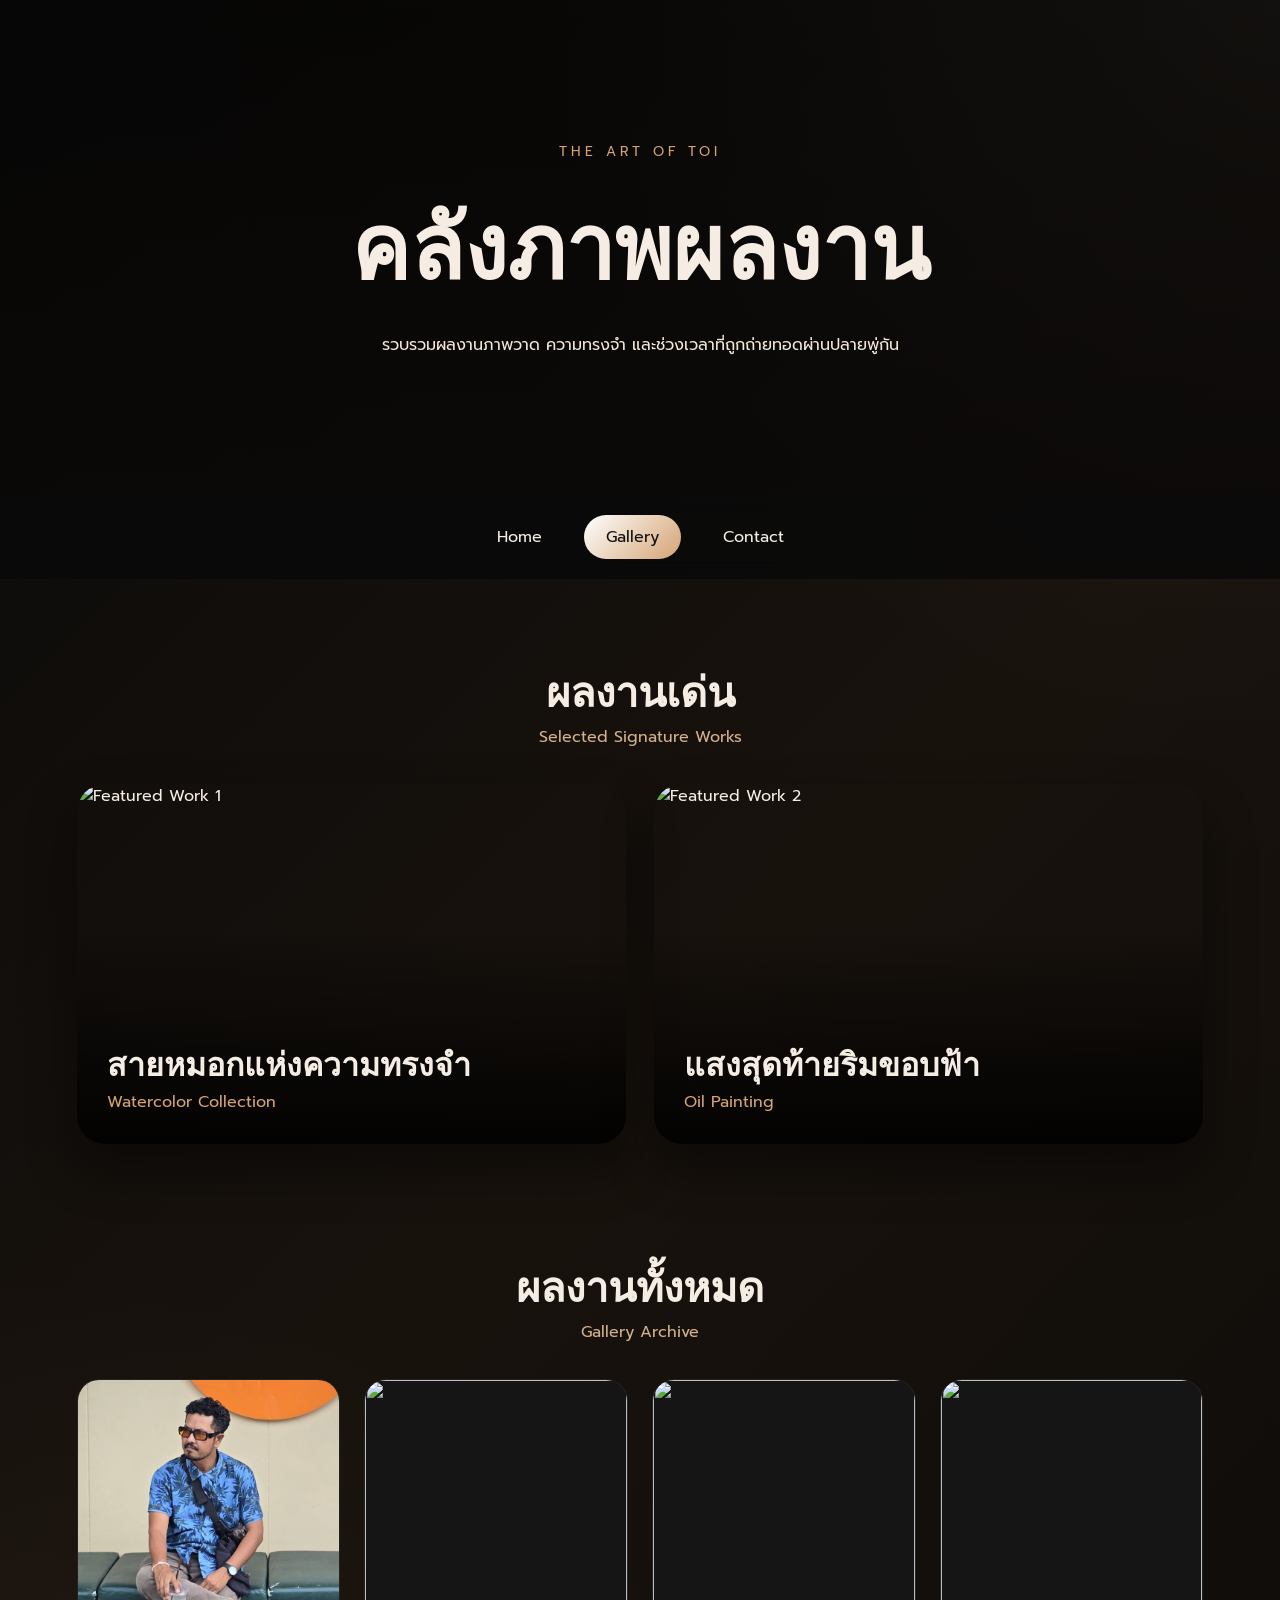
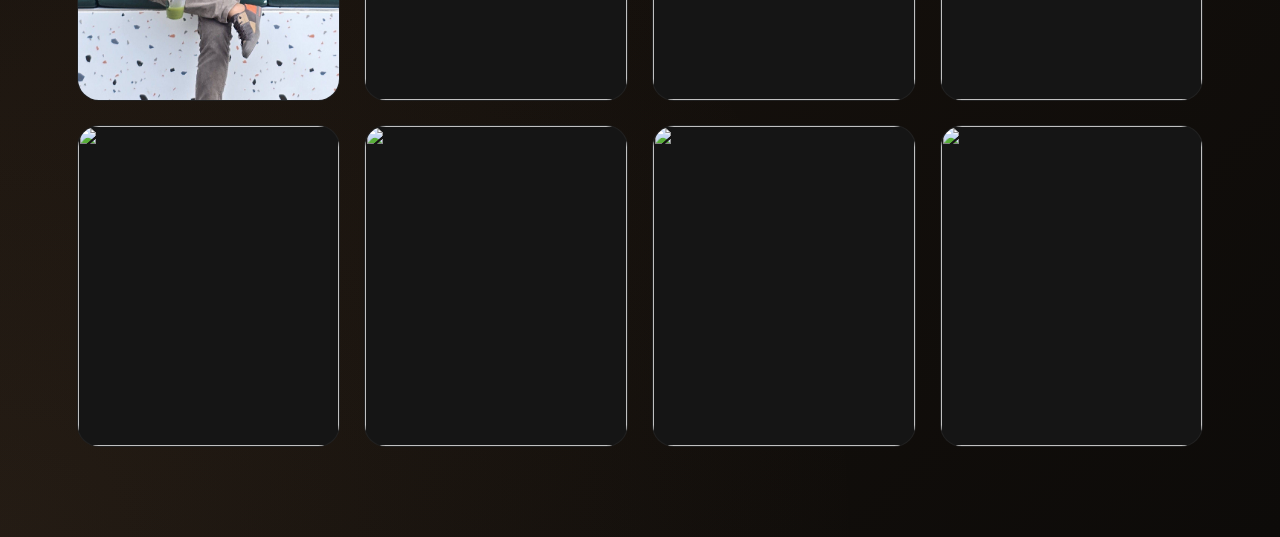
==== Webdad/page1.html @ 3e96b7b1 "Add files via upload" ====
<!DOCTYPE html>
<html lang="th">
<head>
  <meta charset="UTF-8" />
  <meta name="viewport" content="width=device-width, initial-scale=1.0" />
  <title>Gallery | The Art of Toi</title>

  <link href="https://fonts.googleapis.com/css2?family=Playfair+Display:wght@600;700&family=Prompt:wght@300;400;500&display=swap" rel="stylesheet">
  <link rel="stylesheet" href="css/page1.css">
</head>
<body>

  <!-- HERO -->
  <header class="gallery-hero">
    <div class="hero-overlay"></div>
    <div class="hero-content">
      <span class="hero-label">The Art of Toi</span>
      <h1>คลังภาพผลงาน</h1>
      <p>รวบรวมผลงานภาพวาด ความทรงจำ และช่วงเวลาที่ถูกถ่ายทอดผ่านปลายพู่กัน</p>
    </div>
  </header>

  <!-- NAV -->
  <nav class="gallery-nav">
    <a href="index.html">Home</a>
    <a href="gallery.html" class="active">Gallery</a>
    <a href="Contact.htm">Contact</a>
  </nav>

  <!-- FEATURED -->
  <section class="featured-section">
    <div class="section-header">
      <h2>ผลงานเด่น</h2>
      <p>Selected Signature Works</p>
    </div>

    <div class="featured-grid">

      <div class="featured-card large" data-title="สายหมอกแห่งความทรงจำ">
        <img src="img/featured1.jpg" alt="Featured Work 1">
        <div class="featured-overlay">
          <h3>สายหมอกแห่งความทรงจำ</h3>
          <span>Watercolor Collection</span>
        </div>
      </div>

      <div class="featured-card large" data-title="แสงสุดท้ายริมขอบฟ้า">
        <img src="img/featured2.jpg" alt="Featured Work 2">
        <div class="featured-overlay">
          <h3>แสงสุดท้ายริมขอบฟ้า</h3>
          <span>Oil Painting</span>
        </div>
      </div>

    </div>
  </section>

  <!-- ALL GALLERY -->
  <main class="gallery-page">

    <div class="section-header">
      <h2>ผลงานทั้งหมด</h2>
      <p>Gallery Archive</p>
    </div>

    <div class="gallery-grid">

      <div class="gallery-card" data-title="ภาพที่ 1">
        <img src="img/1.jpg" alt="">
      </div>

      <div class="gallery-card" data-title="ภาพที่ 2">
        <img src="img/2.jpg" alt="">
      </div>

      <div class="gallery-card" data-title="ภาพที่ 3">
        <img src="img/3.jpg" alt="">
      </div>

      <div class="gallery-card" data-title="ภาพที่ 4">
        <img src="img/4.jpg" alt="">
      </div>

      <div class="gallery-card" data-title="ภาพที่ 5">
        <img src="img/5.jpg" alt="">
      </div>

      <div class="gallery-card" data-title="ภาพที่ 6">
        <img src="img/6.jpg" alt="">
      </div>

      <div class="gallery-card" data-title="ภาพที่ 7">
        <img src="img/7.jpg" alt="">
      </div>

      <div class="gallery-card" data-title="ภาพที่ 8">
        <img src="img/8.jpg" alt="">
      </div>

    </div>
  </main>

  <!-- LIGHTBOX -->
  <div class="lightbox" id="lightbox">
    <span class="close-btn">&times;</span>
    <img class="lightbox-img" id="lightbox-img" src="" alt="">
    <div class="lightbox-caption" id="lightbox-caption"></div>
  </div>

  <script src="JS/page.js"></script>
</body>
</html>
---- Webdad/css/page1.css ----
*{
  margin:0;
  padding:0;
  box-sizing:border-box;
}

body{
  font-family:'Prompt',sans-serif;
  background:
    radial-gradient(circle at top right, rgba(255,255,255,0.06), transparent 30%),
    radial-gradient(circle at bottom left, rgba(212,163,115,0.08), transparent 35%),
    linear-gradient(135deg,#0a0a0a,#18120d,#0d0b09);
  color:#f5ede3;
}

/* HERO */
.gallery-hero{
  height:55vh;
  min-height:420px;
  display:flex;
  justify-content:center;
  align-items:center;
  text-align:center;
  position:relative;
  overflow:hidden;
  background:url('img/featured1.jpg') center/cover no-repeat;
}

.hero-overlay{
  position:absolute;
  inset:0;
  background:linear-gradient(to bottom, rgba(0,0,0,0.45), rgba(10,8,7,0.88));
}

.hero-content{
  position:relative;
  z-index:2;
  max-width:850px;
  padding:20px;
}

.hero-label{
  color:#d4a373;
  letter-spacing:4px;
  text-transform:uppercase;
  font-size:.85rem;
}

.hero-content h1{
  font-family:'Playfair Display',serif;
  font-size:clamp(3rem,7vw,5.5rem);
  margin:15px 0;
}

.hero-content p{
  color:#f3e7d9;
  font-size:1rem;
}

/* NAV */
.gallery-nav{
  display:flex;
  justify-content:center;
  gap:20px;
  padding:20px;
  background:rgba(10,10,10,0.88);
  backdrop-filter:blur(10px);
  position:sticky;
  top:0;
  z-index:100;
}

.gallery-nav a{
  color:#f5ede3;
  text-decoration:none;
  padding:10px 22px;
  border-radius:999px;
  transition:.3s;
}

.gallery-nav a:hover,
.gallery-nav a.active{
  background:linear-gradient(135deg,#ffffff,#d4a373);
  color:#111;
}

/* SECTION */
.section-header{
  text-align:center;
  margin-bottom:35px;
}

.section-header h2{
  font-family:'Playfair Display',serif;
  font-size:2.6rem;
}

.section-header p{
  color:#d4b08c;
}

/* FEATURED */
.featured-section{
  padding:80px 6%;
}

.featured-grid{
  display:grid;
  grid-template-columns:repeat(2,1fr);
  gap:28px;
}

.featured-card{
  position:relative;
  border-radius:28px;
  overflow:hidden;
  cursor:pointer;
  min-height:360px;
  box-shadow:0 25px 50px rgba(0,0,0,0.45);
}

.featured-card img{
  width:100%;
  height:100%;
  object-fit:cover;
  transition:transform .8s ease;
}

.featured-card:hover img{
  transform:scale(1.08);
}

.featured-overlay{
  position:absolute;
  inset:0;
  display:flex;
  flex-direction:column;
  justify-content:flex-end;
  padding:30px;
  background:linear-gradient(to top, rgba(0,0,0,0.88), transparent 60%);
}

.featured-overlay h3{
  font-size:2rem;
  font-family:'Playfair Display',serif;
}

.featured-overlay span{
  color:#d4a373;
}

/* GALLERY */
.gallery-page{
  padding:30px 6% 90px;
}

.gallery-grid{
  display:grid;
  grid-template-columns:repeat(auto-fit,minmax(260px,1fr));
  gap:24px;
}

.gallery-card{
  position:relative;
  border-radius:22px;
  overflow:hidden;
  cursor:pointer;
  background:#151515;
  border:1px solid rgba(255,255,255,0.05);
  transition:.4s;
}

.gallery-card:hover{
  transform:translateY(-8px);
  box-shadow:0 20px 35px rgba(0,0,0,0.45);
}

.gallery-card img{
  width:100%;
  height:320px;
  object-fit:cover;
  display:block;
  transition:transform .7s ease;
}

.gallery-card:hover img{
  transform:scale(1.06);
}

/* LIGHTBOX */
.lightbox{
  position:fixed;
  inset:0;
  background:rgba(0,0,0,0.96);
  display:none;
  justify-content:center;
  align-items:center;
  flex-direction:column;
  z-index:9999;
}

.lightbox.active{
  display:flex;
}

.lightbox-img{
  max-width:90%;
  max-height:80vh;
  border-radius:16px;
}

.lightbox-caption{
  color:#fff;
  margin-top:18px;
}

.close-btn{
  position:absolute;
  top:25px;
  right:35px;
  color:#fff;
  font-size:3rem;
  cursor:pointer;
}

/* MOBILE */
@media(max-width:900px){
  .featured-grid{
    grid-template-columns:1fr;
  }
}

@media(max-width:768px){
  .gallery-grid{
    grid-template-columns:repeat(2,1fr);
  }

  .gallery-card img{
    height:220px;
  }
}

@media(max-width:480px){
  .gallery-grid{
    gap:12px;
  }

  .gallery-card img{
    height:170px;
  }

  .hero-content h1{
    font-size:2.5rem;
  }
}
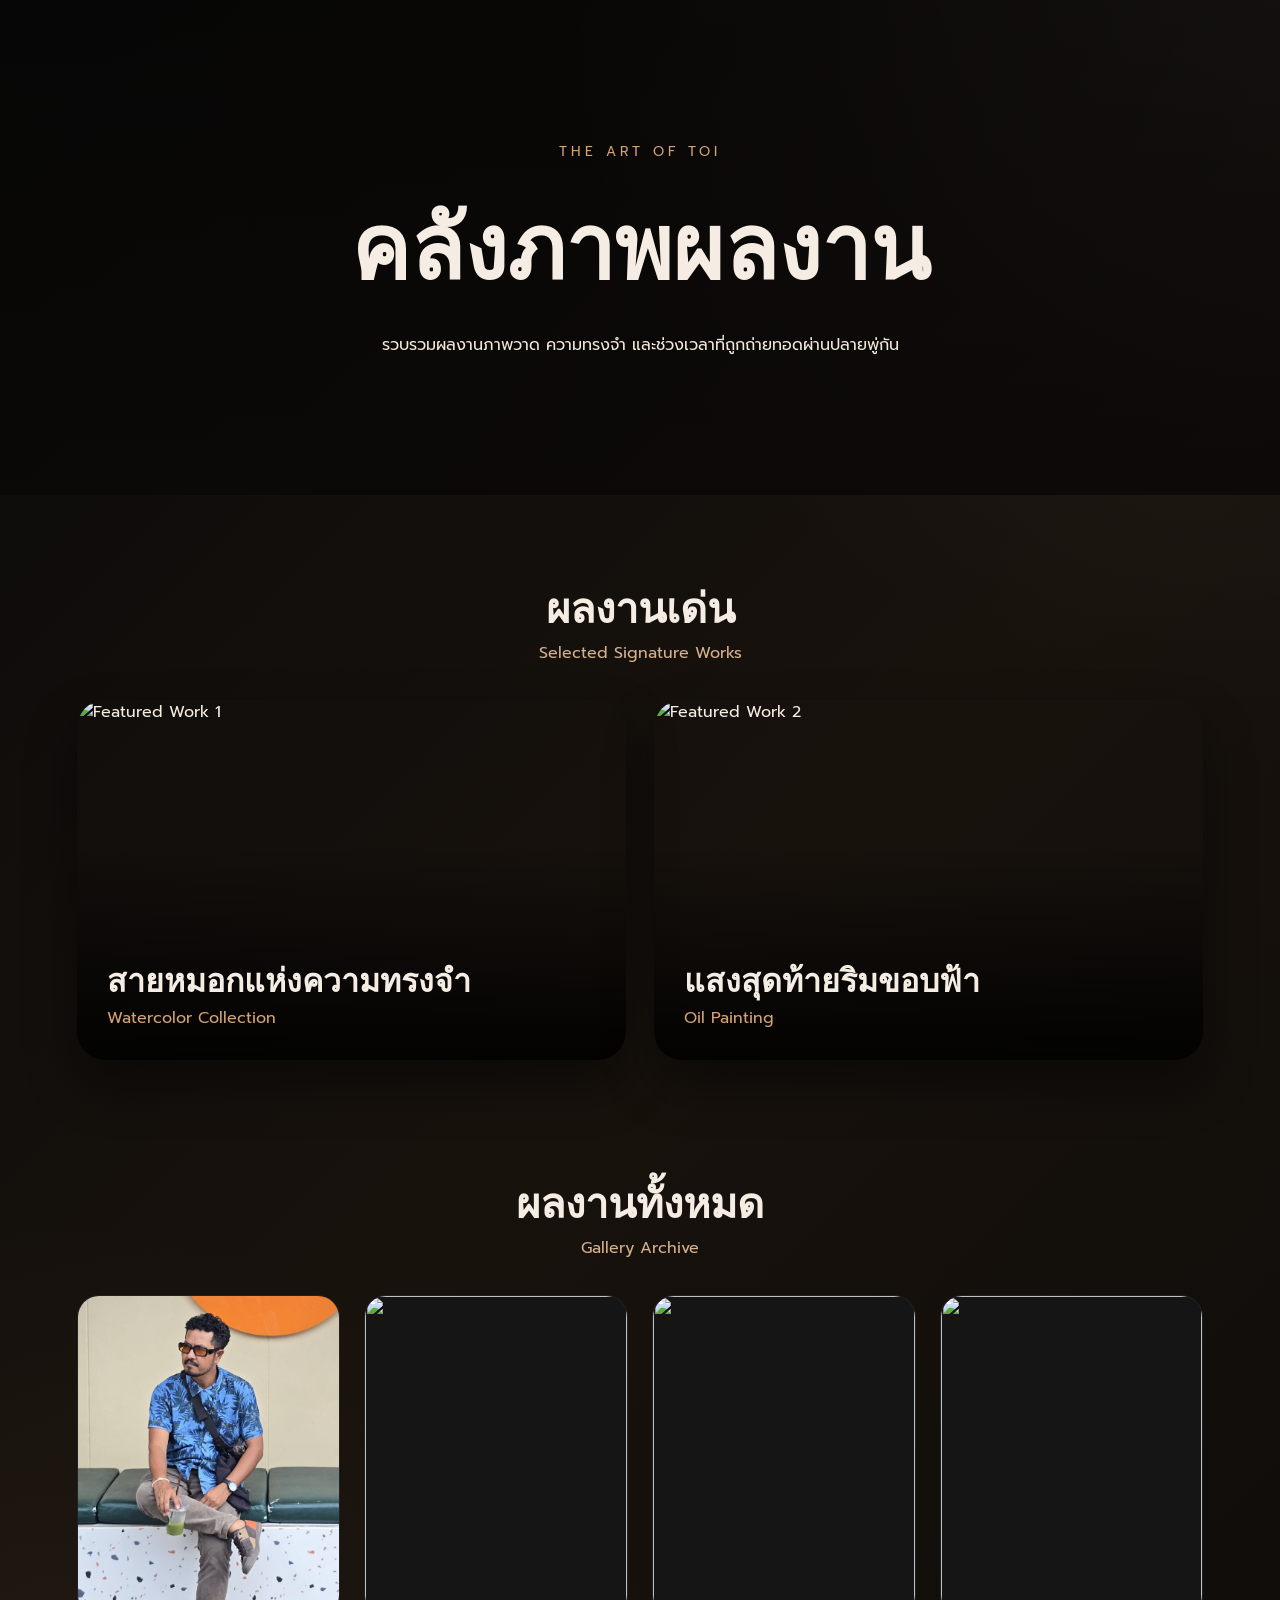
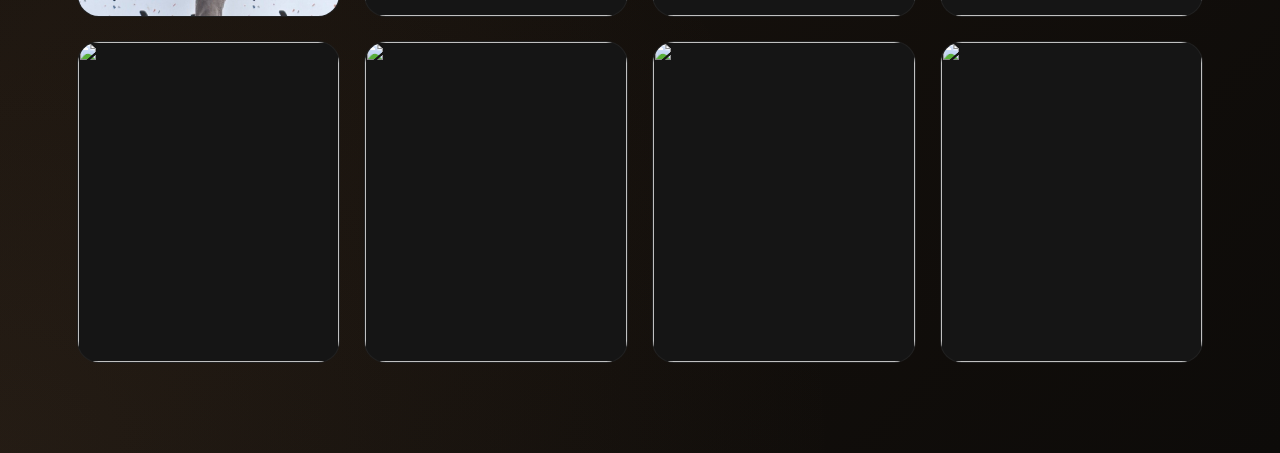
==== commit 0150fbdf: "page1.html" ====
--- a/Webdad/page1.html
+++ b/Webdad/page1.html
@@ -21,11 +21,7 @@
   </header>
 
   <!-- NAV -->
-  <nav class="gallery-nav">
-    <a href="index.html">Home</a>
-    <a href="gallery.html" class="active">Gallery</a>
-    <a href="Contact.htm">Contact</a>
-  </nav>
+ 
 
   <!-- FEATURED -->
   <section class="featured-section">
@@ -109,4 +105,4 @@
 
   <script src="JS/page.js"></script>
 </body>
-</html>+</html>
